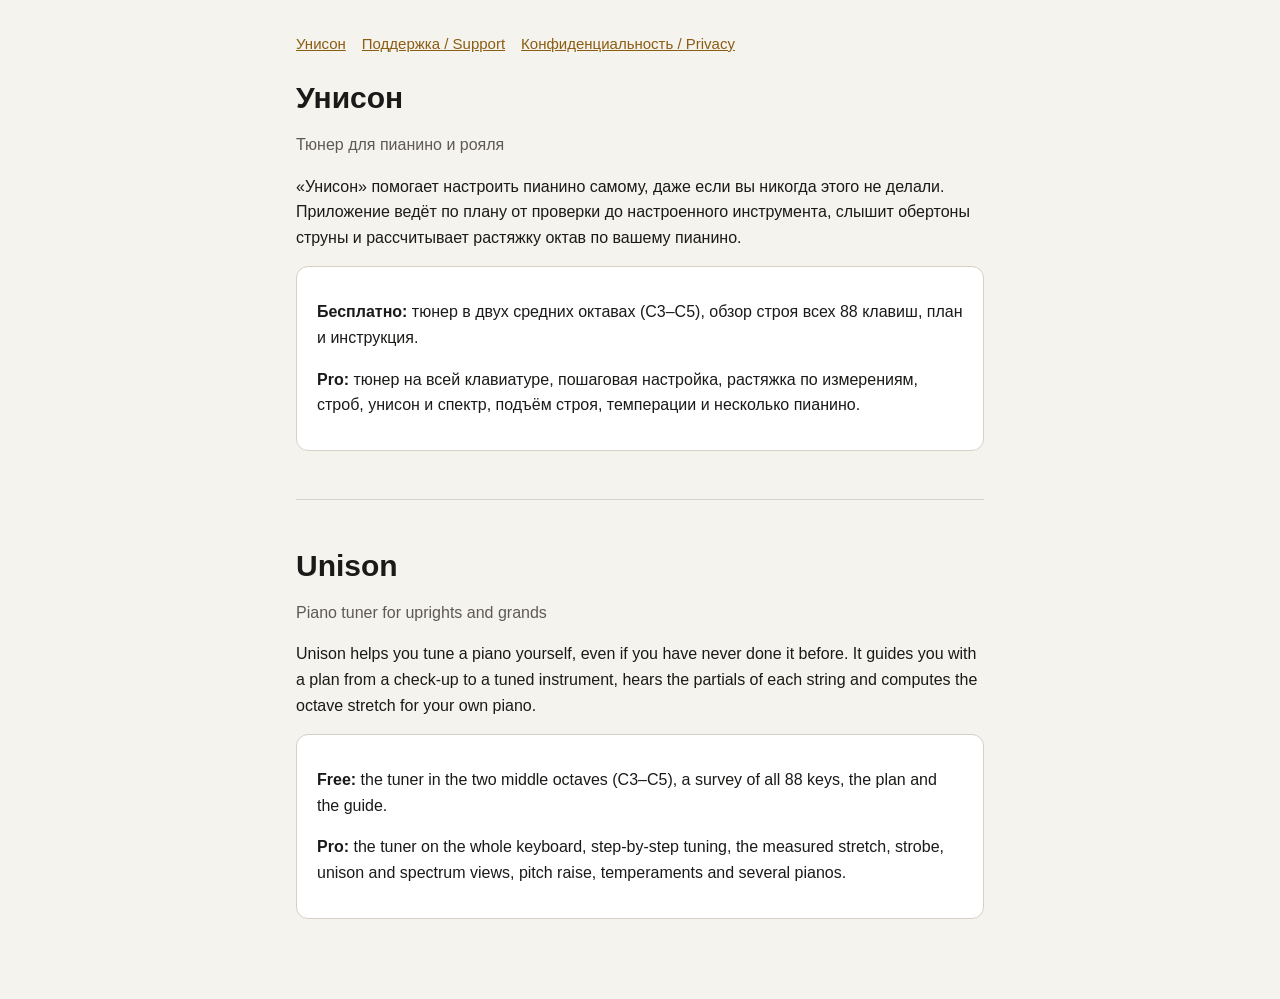
==== index.html @ a3b61332 "Unison app site: about, support and privacy pages Co-Authored-By: Claude Opus 5.5 <noreply@anthropic" ====
<!doctype html>
<html lang="ru">
<head>
  <meta charset="utf-8">
  <meta name="viewport" content="width=device-width, initial-scale=1">
  <title>Унисон — настройка пианино</title>
  <meta name="description" content="Унисон (Unison) — тюнер для пианино и рояля с пошаговым планом настройки.">
  <link rel="stylesheet" href="style.css">
</head>
<body>
<main>
  <nav><a href="index.html">Унисон</a><a href="support.html">Поддержка / Support</a><a href="privacy.html">Конфиденциальность / Privacy</a></nav>

  <h1>Унисон</h1>
  <p class="muted">Тюнер для пианино и рояля</p>
  <p>«Унисон» помогает настроить пианино самому, даже если вы никогда этого не делали. Приложение ведёт по плану от проверки до настроенного инструмента, слышит обертоны струны и рассчитывает растяжку октав по вашему пианино.</p>
  <div class="card">
    <p><strong>Бесплатно:</strong> тюнер в двух средних октавах (C3–C5), обзор строя всех 88 клавиш, план и инструкция.</p>
    <p><strong>Pro:</strong> тюнер на всей клавиатуре, пошаговая настройка, растяжка по измерениям, строб, унисон и спектр, подъём строя, темперации и несколько пианино.</p>
  </div>

  <hr>

  <h1>Unison</h1>
  <p class="muted">Piano tuner for uprights and grands</p>
  <p>Unison helps you tune a piano yourself, even if you have never done it before. It guides you with a plan from a check-up to a tuned instrument, hears the partials of each string and computes the octave stretch for your own piano.</p>
  <div class="card">
    <p><strong>Free:</strong> the tuner in the two middle octaves (C3–C5), a survey of all 88 keys, the plan and the guide.</p>
    <p><strong>Pro:</strong> the tuner on the whole keyboard, step-by-step tuning, the measured stretch, strobe, unison and spectrum views, pitch raise, temperaments and several pianos.</p>
  </div>
</main>
</body>
</html>
---- style.css ----
:root {
  --bg: #f5f3ee;
  --surface: #ffffff;
  --text: #1b1a18;
  --muted: #5e5a53;
  --accent: #8a5d12;
  --border: #d6d1c7;
}
@media (prefers-color-scheme: dark) {
  :root {
    --bg: #0f1013;
    --surface: #1a1c21;
    --text: #f3f1ec;
    --muted: #8d919b;
    --accent: #e8c27a;
    --border: #2e323a;
  }
}
* { box-sizing: border-box; }
body {
  margin: 0;
  background: var(--bg);
  color: var(--text);
  font: 16px/1.6 -apple-system, BlinkMacSystemFont, "Segoe UI", Roboto, sans-serif;
}
main { max-width: 720px; margin: 0 auto; padding: 32px 16px 64px; }
h1 { font-size: 30px; line-height: 1.2; margin: 0 0 8px; }
h2 { font-size: 20px; margin: 32px 0 8px; }
p, li { color: var(--text); }
.muted { color: var(--muted); }
a { color: var(--accent); }
nav { display: flex; gap: 16px; flex-wrap: wrap; margin-bottom: 24px; font-size: 15px; }
.card { background: var(--surface); border: 1px solid var(--border); border-radius: 12px; padding: 16px 20px; margin: 16px 0; }
hr { border: 0; border-top: 1px solid var(--border); margin: 48px 0; }
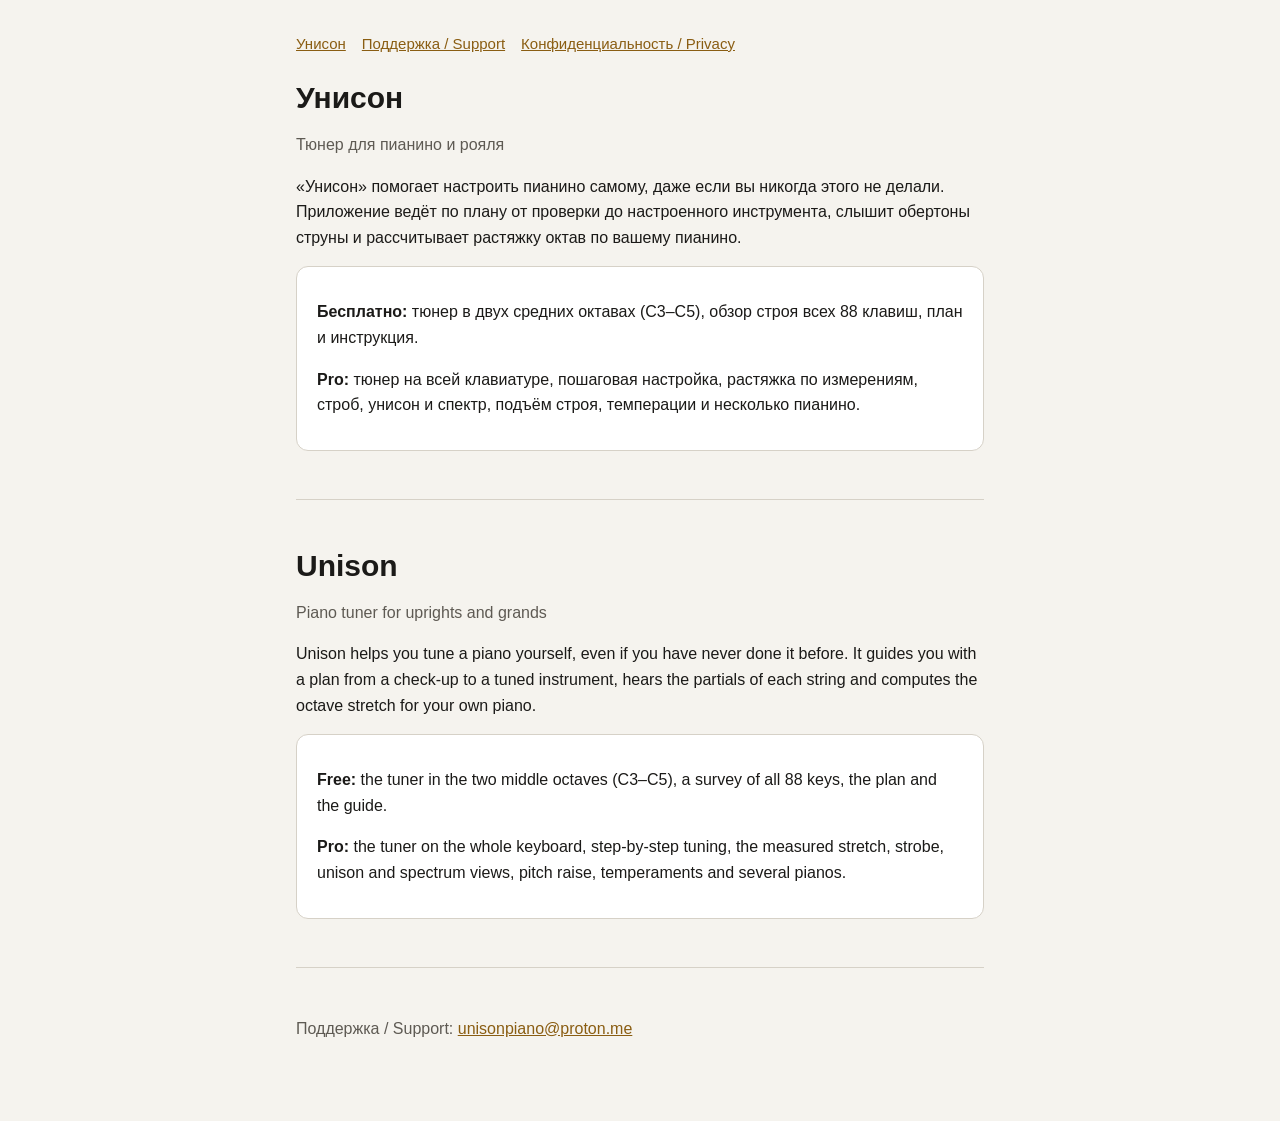
==== commit 6607edd2: "Support email on every page Co-Authored-By: Claude Opus 5.5 <noreply@anthropic.com>" ====
--- a/index.html
+++ b/index.html
@@ -28,6 +28,9 @@
     <p><strong>Free:</strong> the tuner in the two middle octaves (C3–C5), a survey of all 88 keys, the plan and the guide.</p>
     <p><strong>Pro:</strong> the tuner on the whole keyboard, step-by-step tuning, the measured stretch, strobe, unison and spectrum views, pitch raise, temperaments and several pianos.</p>
   </div>
+
+  <hr>
+  <p class="muted">Поддержка / Support: <a href="mailto:unisonpiano@proton.me">unisonpiano@proton.me</a></p>
 </main>
 </body>
 </html>
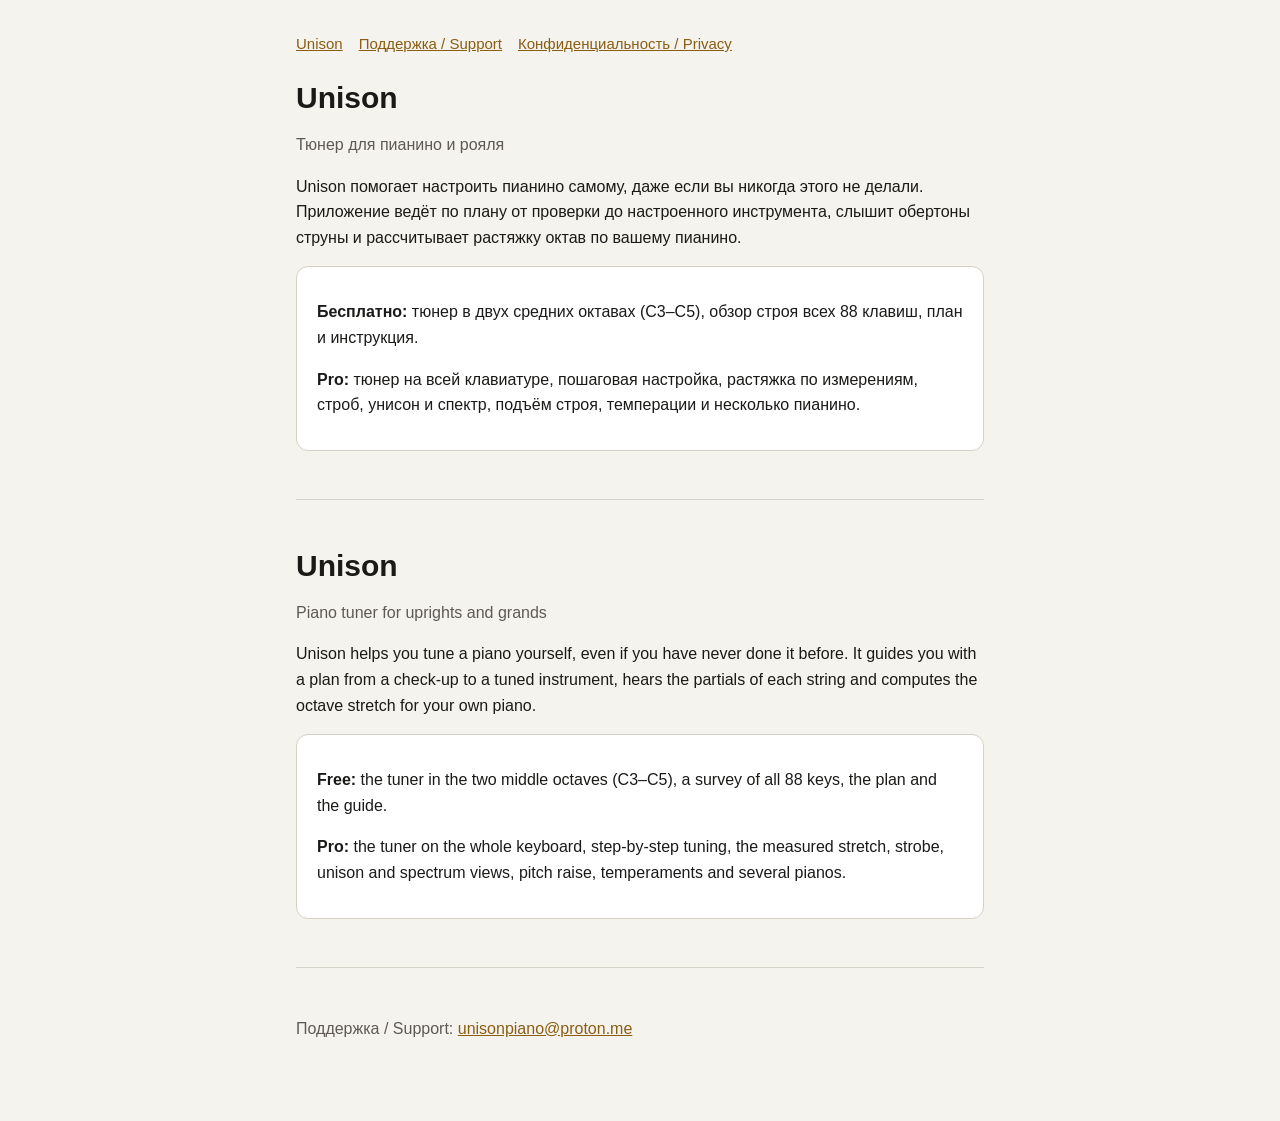
==== commit 8bb30cb0: "Spell the app name Unison in Latin letters on every page Co-Authored-By: Claude Opus 5.5 <noreply@an" ====
--- a/index.html
+++ b/index.html
@@ -3,17 +3,17 @@
 <head>
   <meta charset="utf-8">
   <meta name="viewport" content="width=device-width, initial-scale=1">
-  <title>Унисон — настройка пианино</title>
-  <meta name="description" content="Унисон (Unison) — тюнер для пианино и рояля с пошаговым планом настройки.">
+  <title>Unison — настройка пианино</title>
+  <meta name="description" content="Unison — тюнер для пианино и рояля с пошаговым планом настройки.">
   <link rel="stylesheet" href="style.css">
 </head>
 <body>
 <main>
-  <nav><a href="index.html">Унисон</a><a href="support.html">Поддержка / Support</a><a href="privacy.html">Конфиденциальность / Privacy</a></nav>
+  <nav><a href="index.html">Unison</a><a href="support.html">Поддержка / Support</a><a href="privacy.html">Конфиденциальность / Privacy</a></nav>
 
-  <h1>Унисон</h1>
+  <h1>Unison</h1>
   <p class="muted">Тюнер для пианино и рояля</p>
-  <p>«Унисон» помогает настроить пианино самому, даже если вы никогда этого не делали. Приложение ведёт по плану от проверки до настроенного инструмента, слышит обертоны струны и рассчитывает растяжку октав по вашему пианино.</p>
+  <p>Unison помогает настроить пианино самому, даже если вы никогда этого не делали. Приложение ведёт по плану от проверки до настроенного инструмента, слышит обертоны струны и рассчитывает растяжку октав по вашему пианино.</p>
   <div class="card">
     <p><strong>Бесплатно:</strong> тюнер в двух средних октавах (C3–C5), обзор строя всех 88 клавиш, план и инструкция.</p>
     <p><strong>Pro:</strong> тюнер на всей клавиатуре, пошаговая настройка, растяжка по измерениям, строб, унисон и спектр, подъём строя, темперации и несколько пианино.</p>
